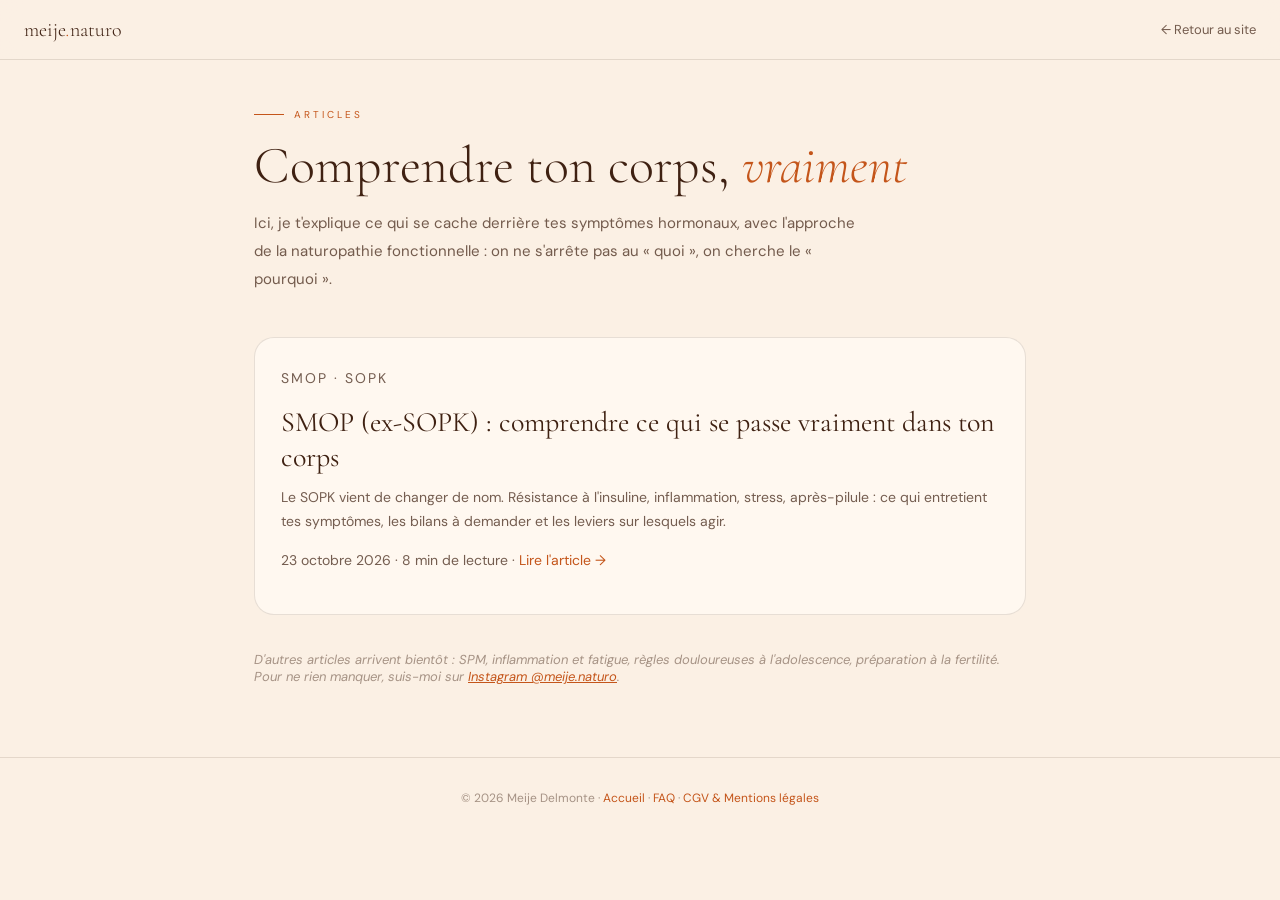
==== blog/index.html @ e791f0b6 "Blog : article SMOP (ex-SOPK), page Articles, liens menu, sitemap et robots Co-Authored-By: Claude O" ====
<!DOCTYPE html>
<html lang="fr">
<head>
  <meta charset="utf-8" />
  <meta name="viewport" content="width=device-width, initial-scale=1" />
  <title>Articles — Santé hormonale féminine | Meije Naturo</title>
  <meta name="description" content="Articles de naturopathie fonctionnelle sur la santé hormonale féminine : SMOP (SOPK), SPM, cycle, endométriose, thyroïde, fertilité. Comprendre la cause de tes symptômes." />
  <link rel="canonical" href="https://meijenaturo.fr/blog/" />
  <meta property="og:type" content="website" />
  <meta property="og:locale" content="fr_FR" />
  <meta property="og:site_name" content="Meije Naturo" />
  <meta property="og:title" content="Articles — Santé hormonale féminine | Meije Naturo" />
  <meta property="og:description" content="Comprendre la cause de tes symptômes hormonaux, avec l'approche de la naturopathie fonctionnelle." />
  <meta property="og:url" content="https://meijenaturo.fr/blog/" />
  <meta property="og:image" content="https://meijenaturo.fr/meije.jpg" />
  <link rel="preconnect" href="https://fonts.googleapis.com" />
  <link rel="preconnect" href="https://fonts.gstatic.com" crossorigin />
  <link href="https://fonts.googleapis.com/css2?family=Cormorant+Garamond:ital,wght@0,300;0,400;0,500;1,300;1,400&family=DM+Sans:wght@300;400;500&display=swap" rel="stylesheet" />
  <style>
    :root {
      --bg: #FBF0E4; --surface: #FFF8F0; --dark: #4A2616;
      --terra: #C4551A; --terra-dim: rgba(196,85,26,0.1);
      --ink: #3F2112; --ink-mid: rgba(63,33,18,0.72); --ink-dim: rgba(63,33,18,0.45);
      --border: rgba(63,33,18,0.12);
      --sans: 'DM Sans', sans-serif; --serif: 'Cormorant Garamond', Georgia, serif;
    }
    * { box-sizing: border-box; margin: 0; padding: 0; }
    body { background: var(--bg); font-family: var(--sans); color: var(--ink); -webkit-font-smoothing: antialiased; }
    nav { position: fixed; top: 0; left: 0; right: 0; z-index: 100; background: rgba(251,240,228,0.94); backdrop-filter: blur(12px); border-bottom: 1px solid var(--border); padding: 0 24px; display: flex; justify-content: space-between; align-items: center; height: 60px; }
    .nav-logo { font-family: var(--serif); font-size: 20px; font-weight: 300; color: var(--ink); text-decoration: none; }
    .nav-logo em { font-style: italic; color: var(--terra); }
    .back { font-size: 13px; color: var(--ink-mid); text-decoration: none; }
    .back:hover { color: var(--terra); }
    main { max-width: 820px; margin: 0 auto; padding: 108px 24px 72px; }
    .label { font-size: 10px; letter-spacing: 3px; text-transform: uppercase; color: var(--terra); margin-bottom: 16px; display: flex; align-items: center; gap: 10px; }
    .label::before { content: ''; display: block; width: 30px; height: 1px; background: var(--terra); }
    h1 { font-family: var(--serif); font-size: clamp(34px, 5.5vw, 52px); font-weight: 300; line-height: 1.1; margin-bottom: 16px; }
    h1 em { font-style: italic; color: var(--terra); }
    .intro { font-size: 15px; line-height: 1.85; color: var(--ink-mid); max-width: 620px; margin-bottom: 44px; }
    .posts { display: grid; gap: 18px; }
    .post { display: block; background: var(--surface); border: 1px solid var(--border); border-radius: 20px; padding: 28px 26px; text-decoration: none; transition: border-color 0.2s, transform 0.2s; }
    .post:hover { border-color: var(--terra); transform: translateY(-2px); }
    .post-tag { font-size: 10px; letter-spacing: 2px; text-transform: uppercase; color: var(--terra); margin-bottom: 10px; }
    .post h2 { font-family: var(--serif); font-size: clamp(23px, 3vw, 28px); font-weight: 400; line-height: 1.25; color: var(--ink); margin-bottom: 10px; }
    .post p { font-size: 14px; line-height: 1.75; color: var(--ink-mid); margin-bottom: 14px; }
    .post-meta { font-size: 12px; color: var(--ink-dim); }
    .post-more { color: var(--terra); }
    .soon { margin-top: 36px; font-size: 13px; color: var(--ink-dim); font-style: italic; }
    .soon a { color: var(--terra); }
    footer { text-align: center; padding: 32px 24px; font-size: 12px; color: var(--ink-dim); border-top: 1px solid var(--border); }
    footer a { color: var(--terra); text-decoration: none; }
    @media (max-width: 640px) { main { padding: 92px 16px 56px; } .post { padding: 22px 20px; } }
  </style>
</head>
<body>
<nav>
  <a href="/" class="nav-logo">meije<em>.</em>naturo</a>
  <a href="/" class="back">← Retour au site</a>
</nav>
<main>
  <p class="label">Articles</p>
  <h1>Comprendre ton corps, <em>vraiment</em></h1>
  <p class="intro">Ici, je t'explique ce qui se cache derrière tes symptômes hormonaux, avec l'approche de la naturopathie fonctionnelle : on ne s'arrête pas au « quoi », on cherche le « pourquoi ».</p>

  <div class="posts">
    <a class="post" href="/blog/smop-sopk-approche-fonctionnelle.html">
      <p class="post-tag">SMOP · SOPK</p>
      <h2>SMOP (ex-SOPK) : comprendre ce qui se passe vraiment dans ton corps</h2>
      <p>Le SOPK vient de changer de nom. Résistance à l'insuline, inflammation, stress, après-pilule : ce qui entretient tes symptômes, les bilans à demander et les leviers sur lesquels agir.</p>
      <p class="post-meta">23 octobre 2026 · 8 min de lecture · <span class="post-more">Lire l'article →</span></p>
    </a>
  </div>

  <p class="soon">D'autres articles arrivent bientôt : SPM, inflammation et fatigue, règles douloureuses à l'adolescence, préparation à la fertilité. Pour ne rien manquer, suis-moi sur <a href="https://www.instagram.com/meije.naturo" target="_blank" rel="noopener">Instagram @meije.naturo</a>.</p>
</main>
<footer>
  <p>© 2026 Meije Delmonte · <a href="/">Accueil</a> · <a href="/faq.html">FAQ</a> · <a href="/cgv.html">CGV &amp; Mentions légales</a></p>
</footer>
</body>
</html>
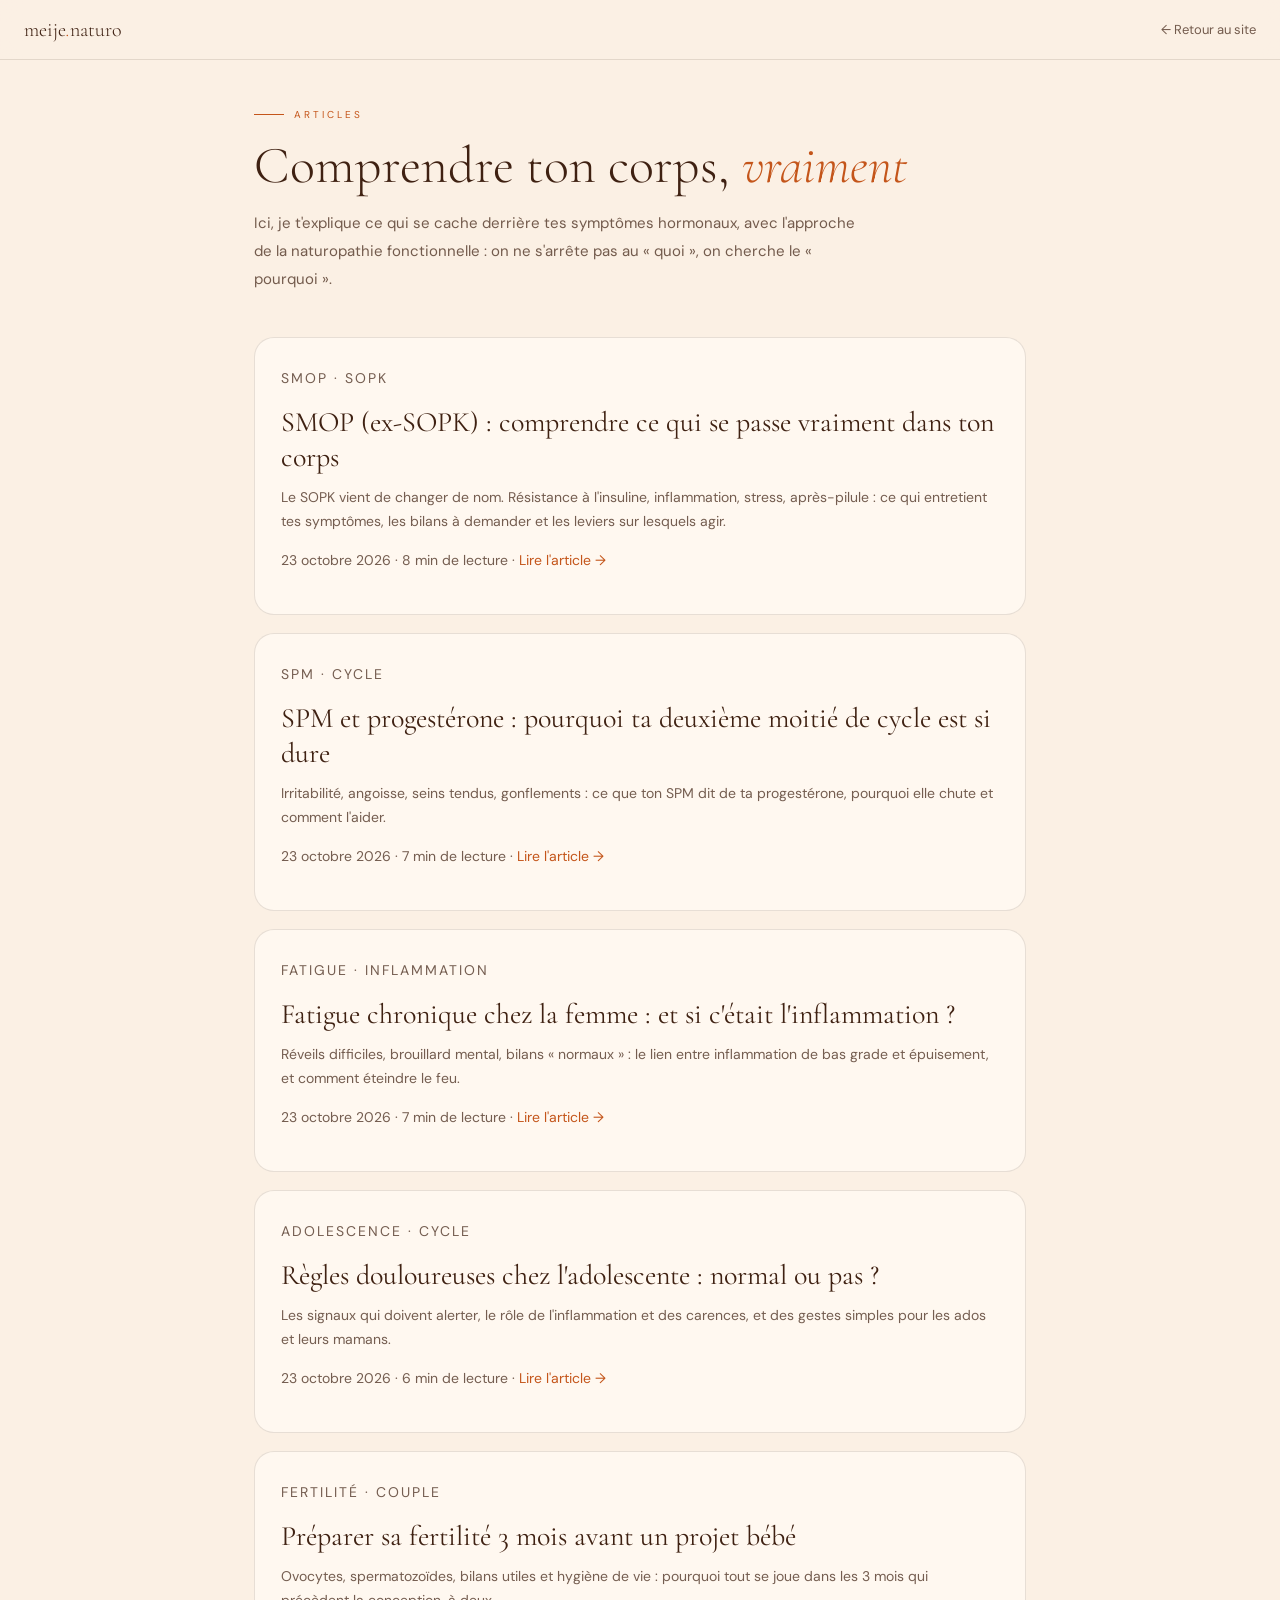
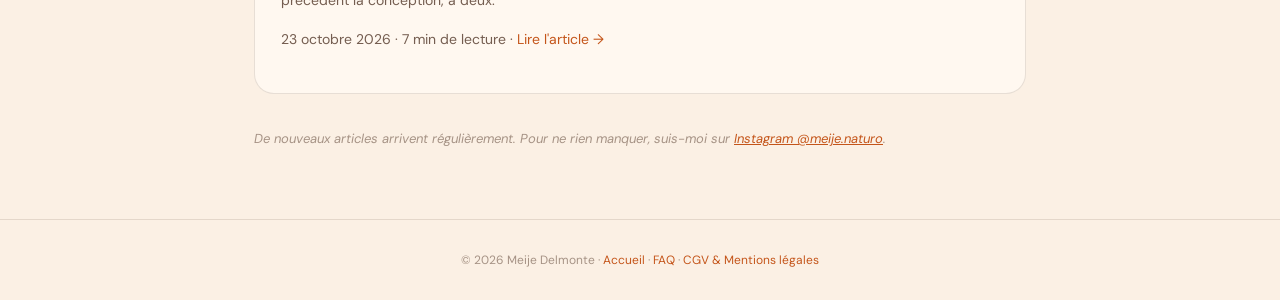
==== commit 39c95037: "Blog : 4 nouveaux articles (SPM, inflammation et fatigue, règles douloureuses ado, fertilité 3 mois)" ====
--- a/blog/index.html
+++ b/blog/index.html
@@ -69,10 +69,33 @@
       <p>Le SOPK vient de changer de nom. Résistance à l'insuline, inflammation, stress, après-pilule : ce qui entretient tes symptômes, les bilans à demander et les leviers sur lesquels agir.</p>
       <p class="post-meta">23 octobre 2026 · 8 min de lecture · <span class="post-more">Lire l'article →</span></p>
     </a>
+    <a class="post" href="/blog/spm-insuffisance-progesterone.html">
+      <p class="post-tag">SPM · Cycle</p>
+      <h2>SPM et progestérone : pourquoi ta deuxième moitié de cycle est si dure</h2>
+      <p>Irritabilité, angoisse, seins tendus, gonflements : ce que ton SPM dit de ta progestérone, pourquoi elle chute et comment l'aider.</p>
+      <p class="post-meta">23 octobre 2026 · 7 min de lecture · <span class="post-more">Lire l'article →</span></p>
+    </a>
+    <a class="post" href="/blog/inflammation-fatigue-chronique-femme.html">
+      <p class="post-tag">Fatigue · Inflammation</p>
+      <h2>Fatigue chronique chez la femme : et si c'était l'inflammation ?</h2>
+      <p>Réveils difficiles, brouillard mental, bilans « normaux » : le lien entre inflammation de bas grade et épuisement, et comment éteindre le feu.</p>
+      <p class="post-meta">23 octobre 2026 · 7 min de lecture · <span class="post-more">Lire l'article →</span></p>
+    </a>
+    <a class="post" href="/blog/regles-douloureuses-adolescente.html">
+      <p class="post-tag">Adolescence · Cycle</p>
+      <h2>Règles douloureuses chez l'adolescente : normal ou pas ?</h2>
+      <p>Les signaux qui doivent alerter, le rôle de l'inflammation et des carences, et des gestes simples pour les ados et leurs mamans.</p>
+      <p class="post-meta">23 octobre 2026 · 6 min de lecture · <span class="post-more">Lire l'article →</span></p>
+    </a>
+    <a class="post" href="/blog/preparer-fertilite-3-mois.html">
+      <p class="post-tag">Fertilité · Couple</p>
+      <h2>Préparer sa fertilité 3 mois avant un projet bébé</h2>
+      <p>Ovocytes, spermatozoïdes, bilans utiles et hygiène de vie : pourquoi tout se joue dans les 3 mois qui précèdent la conception, à deux.</p>
+      <p class="post-meta">23 octobre 2026 · 7 min de lecture · <span class="post-more">Lire l'article →</span></p>
+    </a>
   </div>
 
-  <p class="soon">D'autres articles arrivent bientôt : SPM, inflammation et fatigue, règles douloureuses à l'adolescence, préparation à la fertilité. Pour ne rien manquer, suis-moi sur <a href="https://www.instagram.com/meije.naturo" target="_blank" rel="noopener">Instagram @meije.naturo</a>.</p>
-</main>
+  <p class="soon">De nouveaux articles arrivent régulièrement. Pour ne rien manquer, suis-moi sur <a href="https://www.instagram.com/meije.naturo" target="_blank" rel="noopener">Instagram @meije.naturo</a>.</p></main>
 <footer>
   <p>© 2026 Meije Delmonte · <a href="/">Accueil</a> · <a href="/faq.html">FAQ</a> · <a href="/cgv.html">CGV &amp; Mentions légales</a></p>
 </footer>
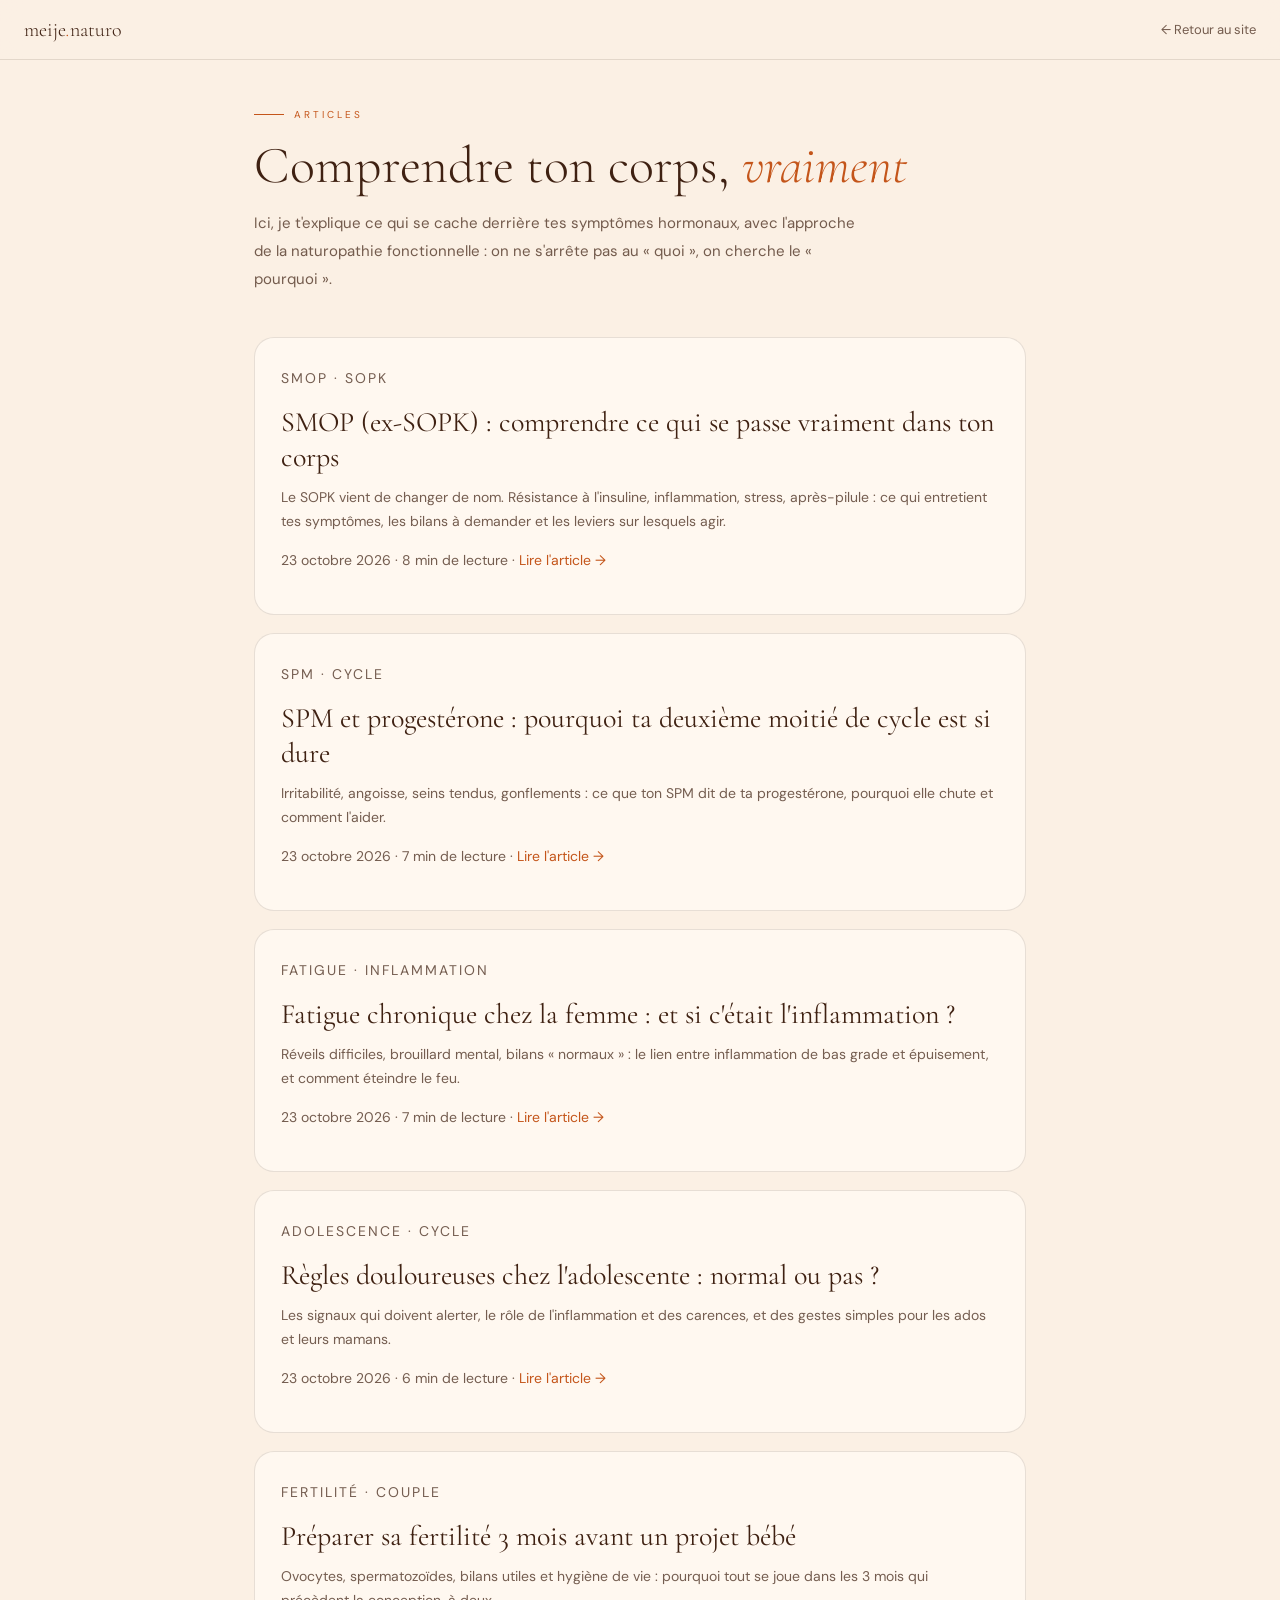
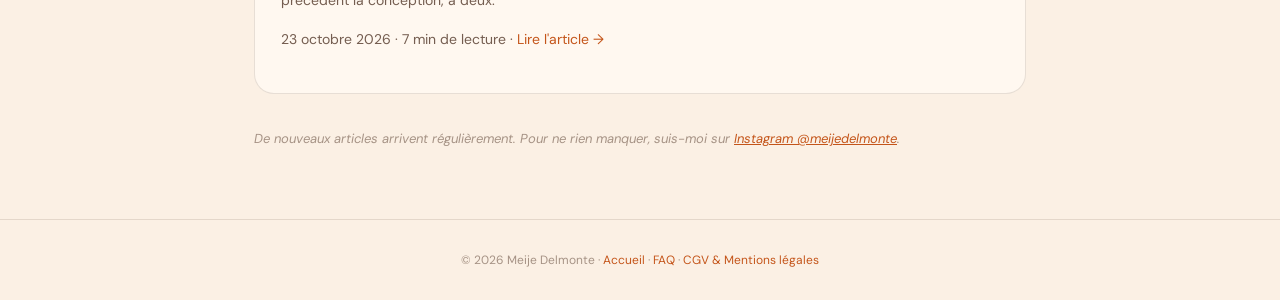
==== commit 6d47c3a7: "Instagram : liens mis à jour vers @meijedelmonte Co-Authored-By: Claude Opus 5.5 <noreply@anthropic." ====
--- a/blog/index.html
+++ b/blog/index.html
@@ -95,7 +95,7 @@
     </a>
   </div>
 
-  <p class="soon">De nouveaux articles arrivent régulièrement. Pour ne rien manquer, suis-moi sur <a href="https://www.instagram.com/meije.naturo" target="_blank" rel="noopener">Instagram @meije.naturo</a>.</p></main>
+  <p class="soon">De nouveaux articles arrivent régulièrement. Pour ne rien manquer, suis-moi sur <a href="https://www.instagram.com/meijedelmonte" target="_blank" rel="noopener">Instagram @meijedelmonte</a>.</p></main>
 <footer>
   <p>© 2026 Meije Delmonte · <a href="/">Accueil</a> · <a href="/faq.html">FAQ</a> · <a href="/cgv.html">CGV &amp; Mentions légales</a></p>
 </footer>
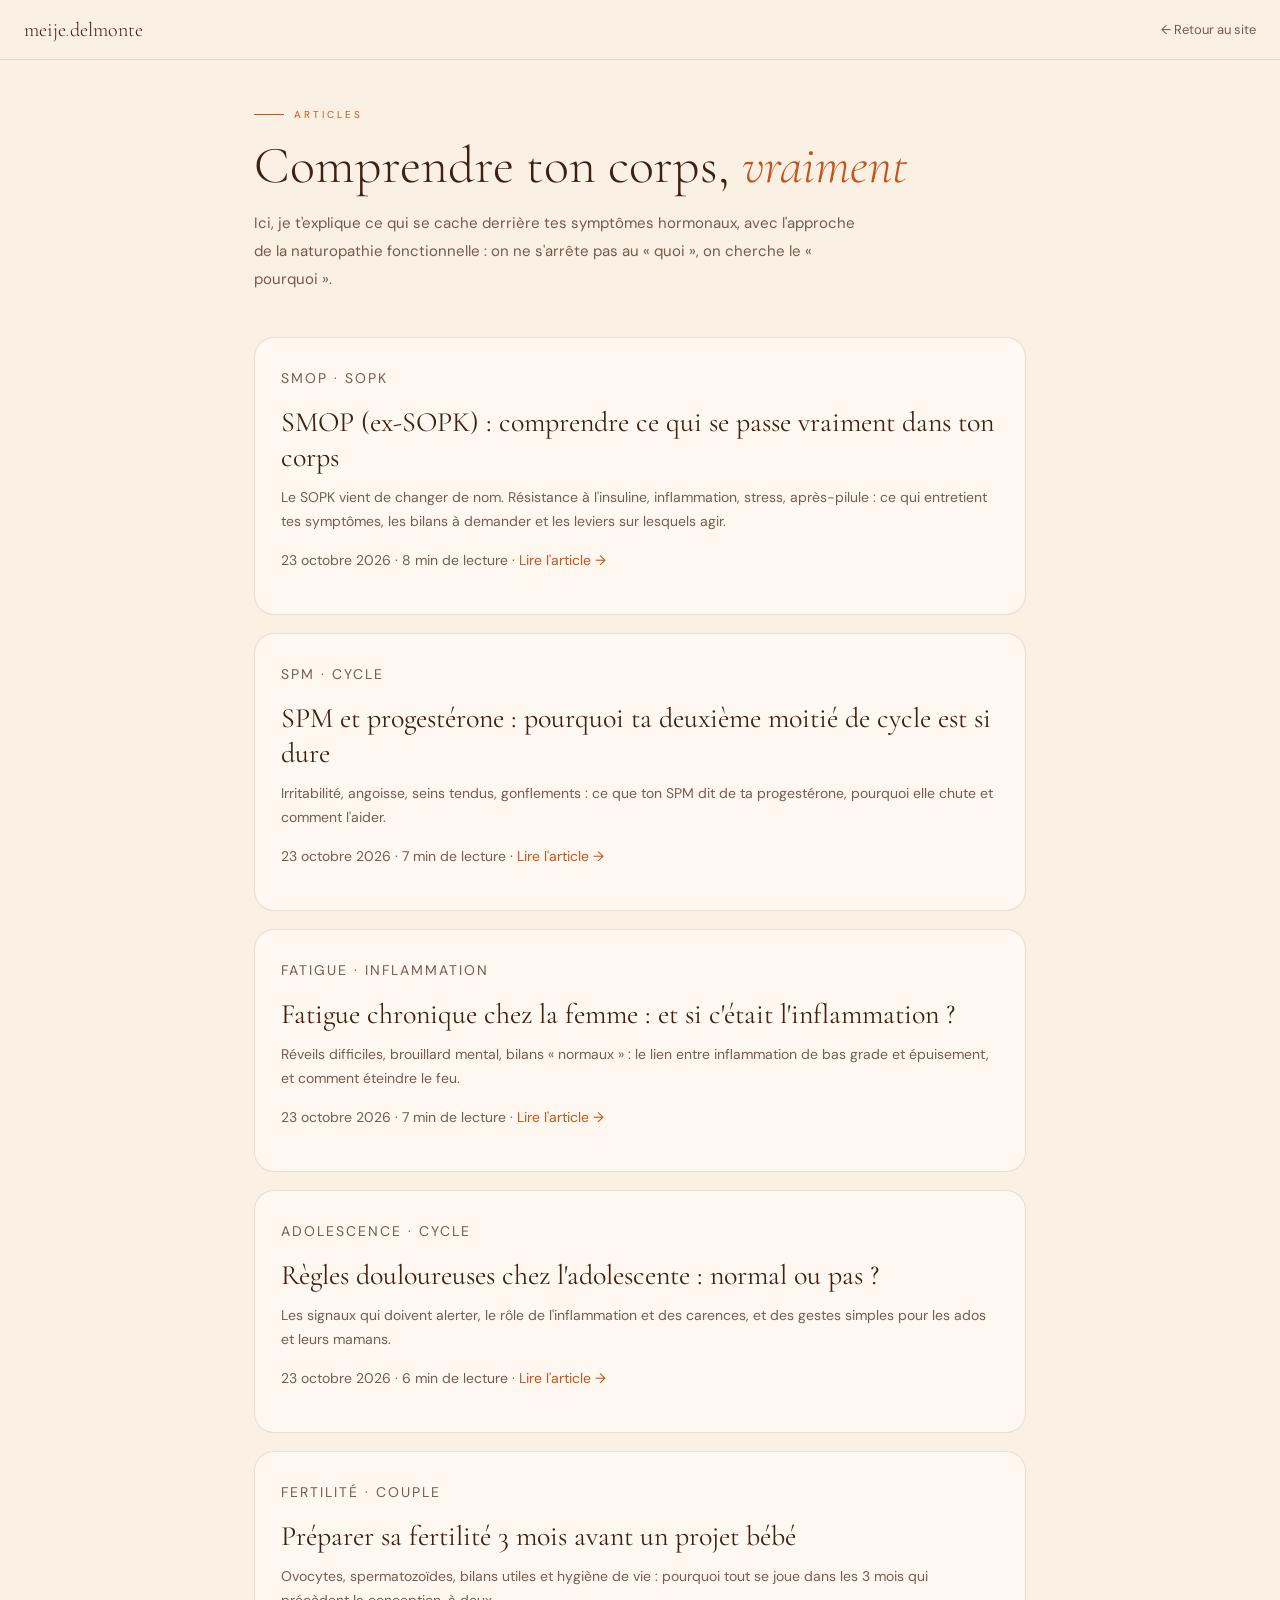
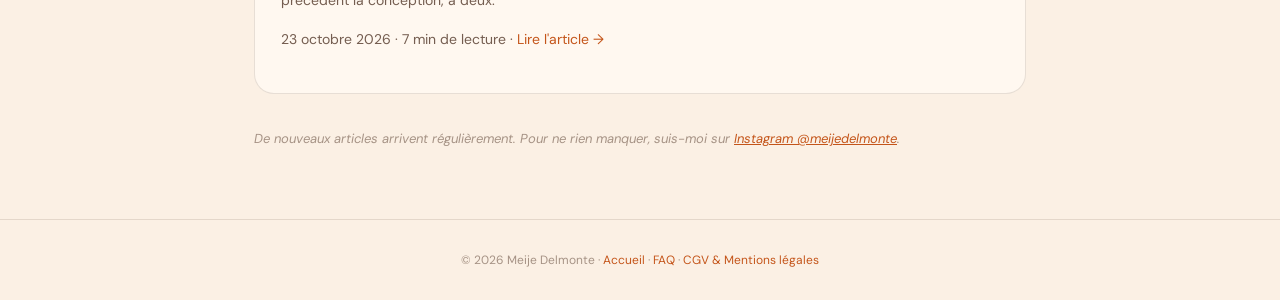
==== commit bbce35b6: "Logo texte : meije.naturo remplacé par meije.delmonte Co-Authored-By: Claude Opus 5.5 <noreply@anthr" ====
--- a/blog/index.html
+++ b/blog/index.html
@@ -3,13 +3,13 @@
 <head>
   <meta charset="utf-8" />
   <meta name="viewport" content="width=device-width, initial-scale=1" />
-  <title>Articles — Santé hormonale féminine | Meije Naturo</title>
+  <title>Articles — Santé hormonale féminine | Meije Delmonte</title>
   <meta name="description" content="Articles de naturopathie fonctionnelle sur la santé hormonale féminine : SMOP (SOPK), SPM, cycle, endométriose, thyroïde, fertilité. Comprendre la cause de tes symptômes." />
   <link rel="canonical" href="https://meijenaturo.fr/blog/" />
   <meta property="og:type" content="website" />
   <meta property="og:locale" content="fr_FR" />
-  <meta property="og:site_name" content="Meije Naturo" />
-  <meta property="og:title" content="Articles — Santé hormonale féminine | Meije Naturo" />
+  <meta property="og:site_name" content="Meije Delmonte" />
+  <meta property="og:title" content="Articles — Santé hormonale féminine | Meije Delmonte" />
   <meta property="og:description" content="Comprendre la cause de tes symptômes hormonaux, avec l'approche de la naturopathie fonctionnelle." />
   <meta property="og:url" content="https://meijenaturo.fr/blog/" />
   <meta property="og:image" content="https://meijenaturo.fr/meije.jpg" />
@@ -54,7 +54,7 @@
 </head>
 <body>
 <nav>
-  <a href="/" class="nav-logo">meije<em>.</em>naturo</a>
+  <a href="/" class="nav-logo">meije<em>.</em>delmonte</a>
   <a href="/" class="back">← Retour au site</a>
 </nav>
 <main>
